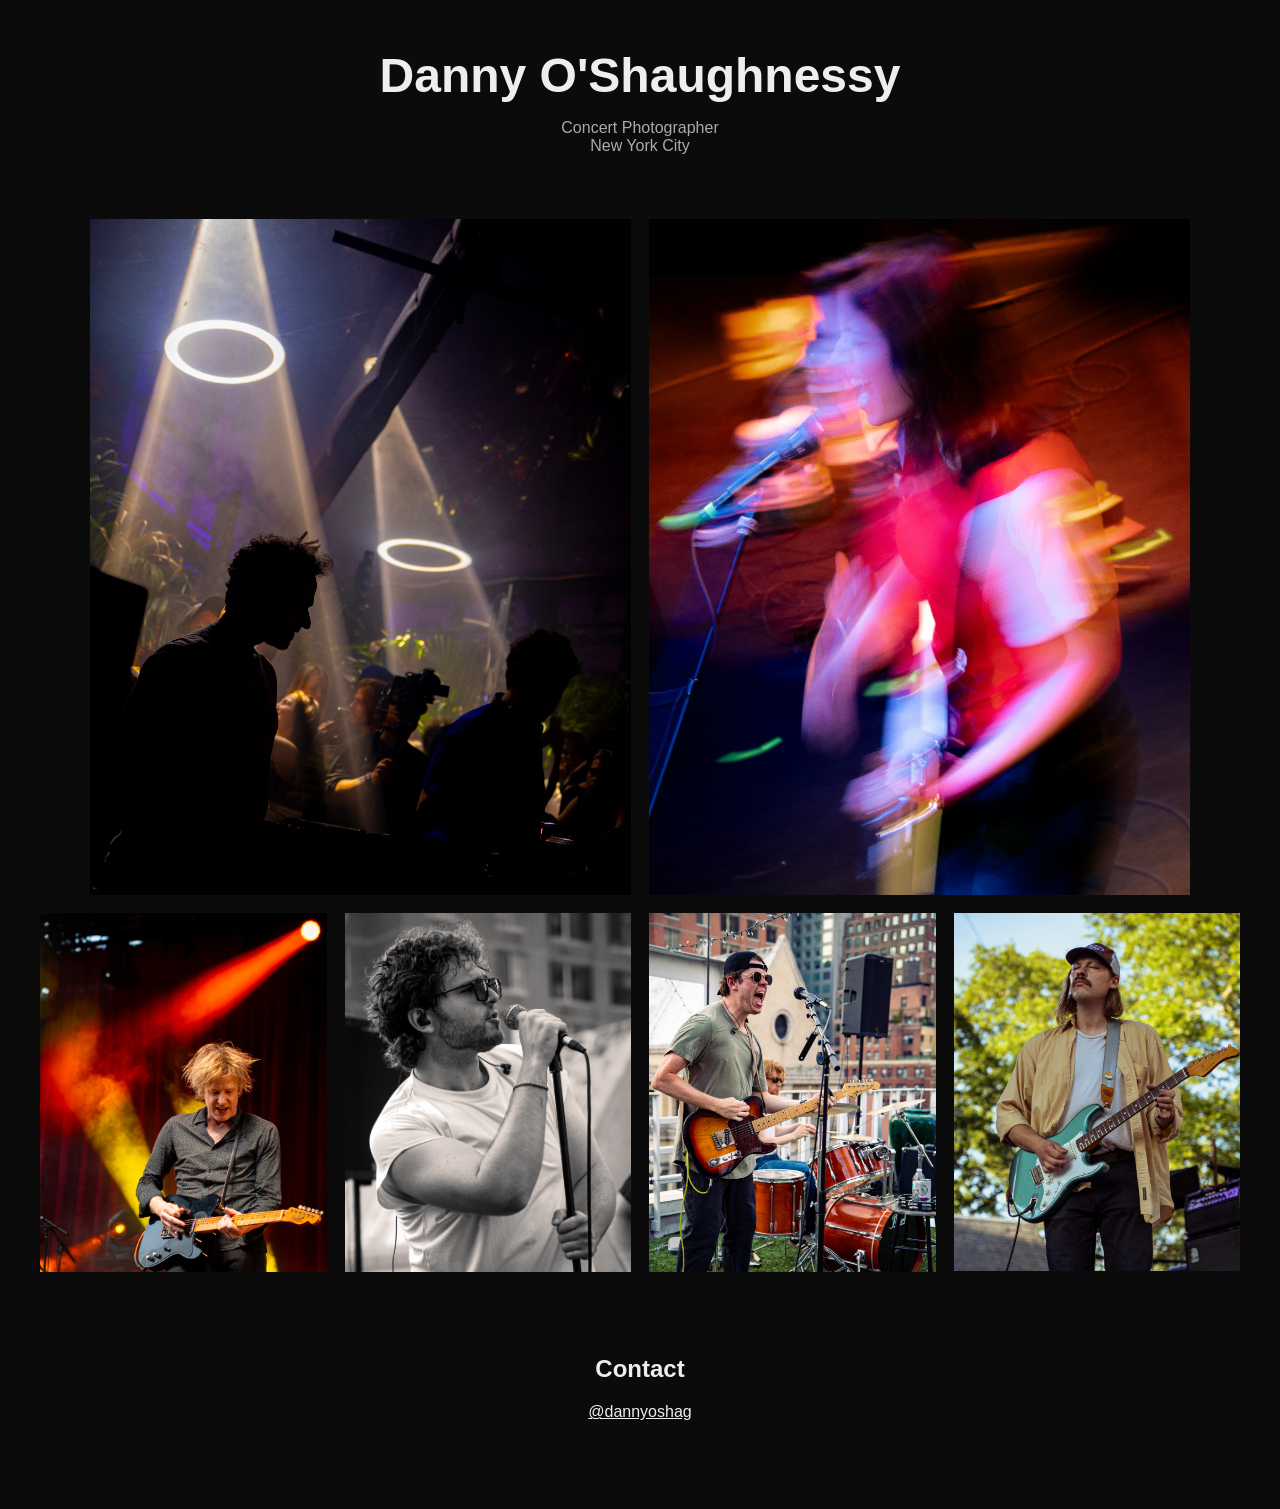
==== index.html @ bea96c32 "Update index.html" ====
<!doctype html>
<html lang="en">
<head>
    <meta charset="utf-8">
    <meta name="viewport" content="width=device-width, initial-scale=1">

    <title>Danny O'Shaughnessy</title>

    <link rel="stylesheet" href="styles.css">
    <link rel="icon" href="favicon.svg" type="image/svg+xml">

    <style>
        /* Homepage layout overrides */
        .hero-pair {
            display: grid;
            grid-template-columns: repeat(2, minmax(0, 1fr));
            gap: 18px;
            width: min(1100px, calc(100% - 48px));
            max-width: 1100px;
            margin: 0 auto 18px;
            padding: 0;
        }

        .hero-pair img {
            display: block;
            width: 100%;
            height: auto;
        }

        .gallery-row {
            display: grid;
            grid-template-columns: repeat(4, minmax(0, 1fr));
            gap: 18px;
            width: min(1200px, calc(100% - 48px));
            max-width: 1200px;
            margin: 0 auto;
            padding: 0;
        }

        .gallery-row img {
            display: block;
            width: 100%;
            height: auto;
        }

        .contact {
            width: 100%;
            max-width: none;
            margin: 0;
            padding: 64px 24px 72px;
            text-align: center;
            box-sizing: border-box;
        }

        .contact h2,
        .contact p {
            text-align: center;
            margin-left: auto;
            margin-right: auto;
        }

        .contact a {
            color: inherit;
        }

        @media (max-width: 800px) {
            .hero-pair {
                grid-template-columns: 1fr;
            }

            .gallery-row {
                grid-template-columns: repeat(2, minmax(0, 1fr));
            }
        }

        @media (max-width: 520px) {
            .gallery-row {
                grid-template-columns: 1fr;
            }
        }
    </style>
</head>

<body>
    <header>
        <h1>Danny O'Shaughnessy</h1>

        <p>
            Concert Photographer<br>
            New York City
        </p>
    </header>

    <main>
        <section class="hero-pair">
            <img
                src="images/photo-1.jpg"
                alt="Concert photograph by Danny O'Shaughnessy"
            >

            <img
                src="images/photo-2.jpg"
                alt="Concert photograph by Danny O'Shaughnessy"
            >
        </section>

        <section class="gallery-row">
            <img src="images/photo-3.jpg" alt="Concert photograph">
            <img src="images/photo-4.jpg" alt="Concert photograph">
            <img src="images/photo-5.jpg" alt="Concert photograph">
            <img src="images/photo-6.jpg" alt="Concert photograph">
        </section>

        <section class="contact">
            <h2>Contact</h2>

            <p>
                <a
                    href="https://instagram.com/dannyoshag"
                    target="_blank"
                    rel="noopener noreferrer"
                >
                    @dannyoshag
                </a>
            </p>
        </section>
    </main>
</body>
</html>
---- styles.css ----
body {
    margin: 0;
    background: #0b0b0b;
    color: #eee;
    font-family: Arial, sans-serif;
}

header {
    text-align: center;
    padding: 48px 24px;
}

h1 {
    margin: 0;
    font-size: 3rem;
}

header p {
    color: #aaa;
}

.hero {
    display: flex;
    justify-content: center;
    padding: 0 24px 48px;
}

.hero img {
    max-width: 520px;
    width: 100%;
    height: auto;
    display: block;
}

.grid {
    display: grid;
    grid-template-columns: repeat(2, minmax(0, 1fr));
    gap: 24px;
    max-width: 1000px;
    margin: 0 auto;
    padding: 24px;
}

.grid img {
    width: 100%;
    height: auto;
    display: block;
}

section {
    padding: 24px;
}

.contact {
    text-align: center;
    width: 100%;
    padding: 48px 24px 72px;
}

.contact a {
    color: inherit;
}

@media (max-width: 700px) {
    .grid {
        grid-template-columns: 1fr;
    }
}
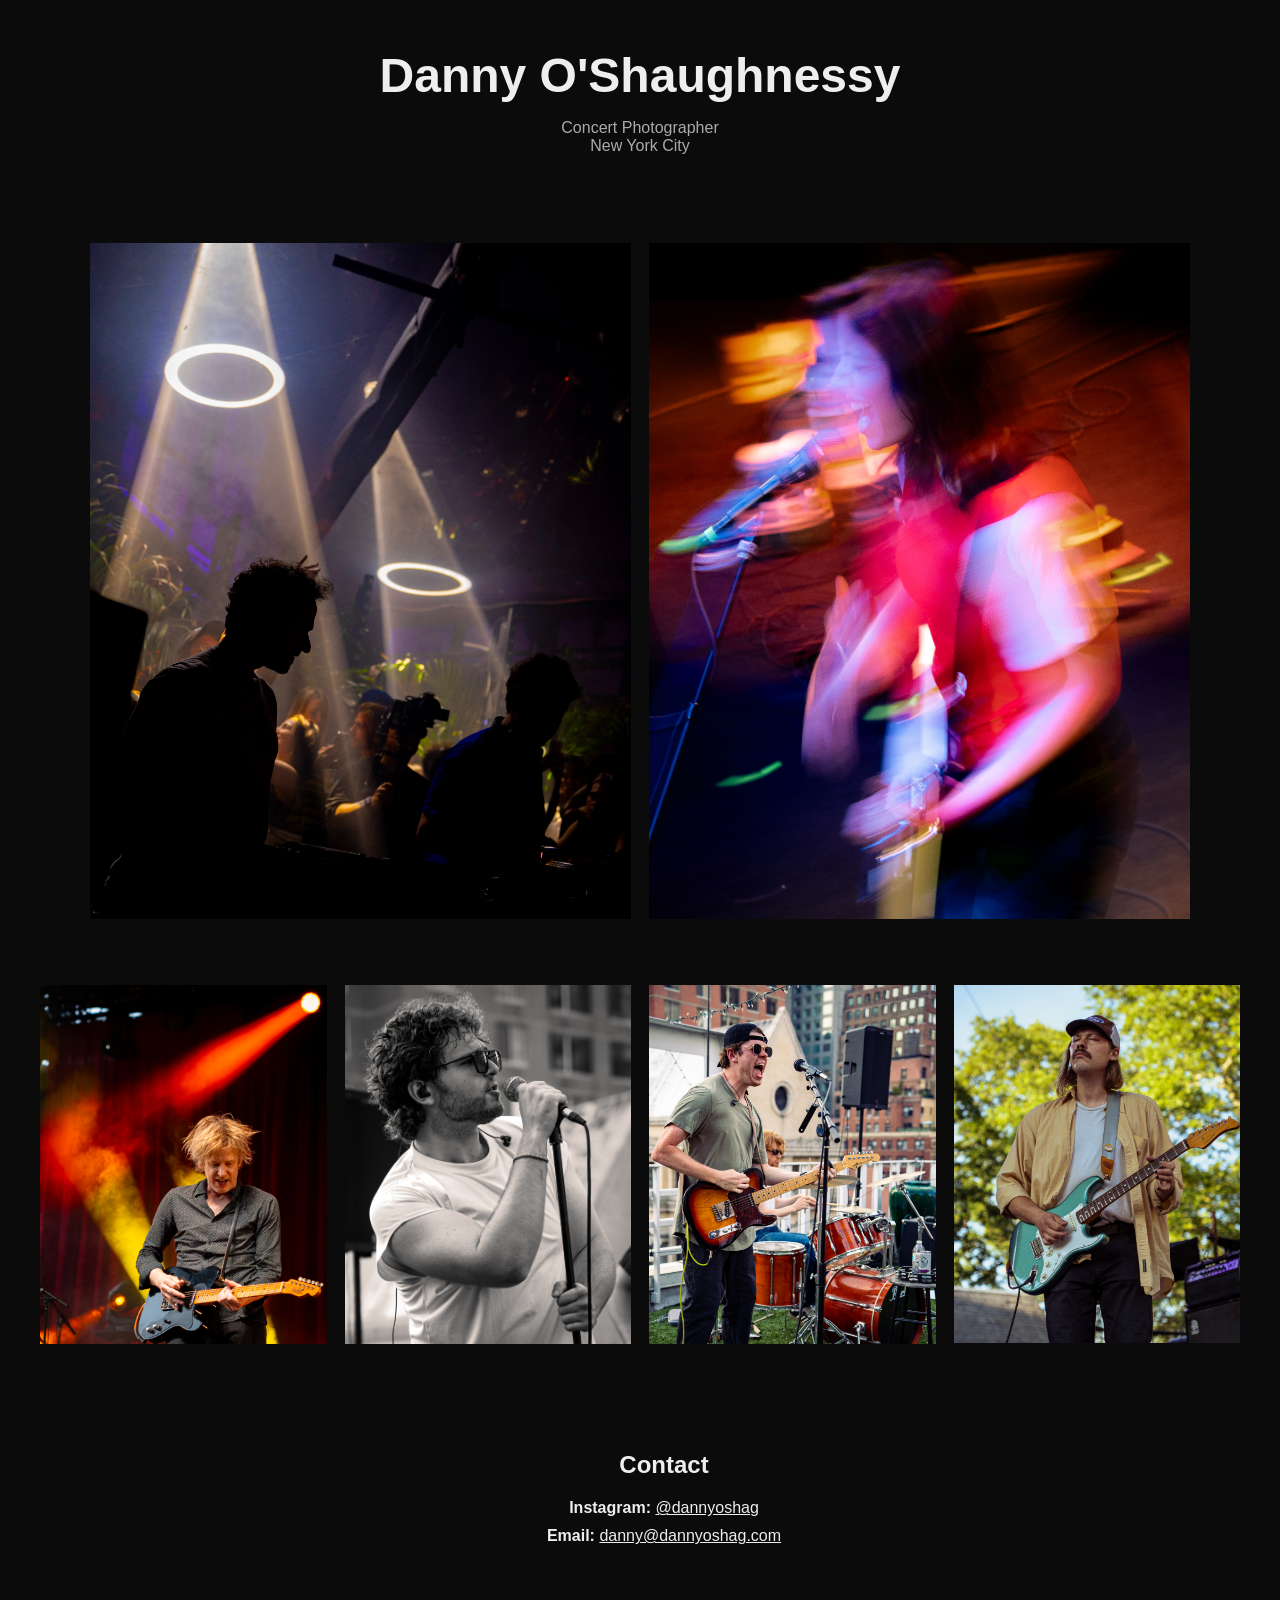
==== commit 6a3fe081: "Update index.html" ====
--- a/index.html
+++ b/index.html
@@ -10,7 +10,6 @@
     <link rel="icon" href="favicon.svg" type="image/svg+xml">
 
     <style>
-        /* Homepage layout overrides */
         .hero-pair {
             display: grid;
             grid-template-columns: repeat(2, minmax(0, 1fr));
@@ -18,10 +17,10 @@
             width: min(1100px, calc(100% - 48px));
             max-width: 1100px;
             margin: 0 auto 18px;
-            padding: 0;
         }
 
-        .hero-pair img {
+        .hero-pair img,
+        .gallery-row img {
             display: block;
             width: 100%;
             height: auto;
@@ -34,96 +33,70 @@
             width: min(1200px, calc(100% - 48px));
             max-width: 1200px;
             margin: 0 auto;
-            padding: 0;
-        }
-
-        .gallery-row img {
-            display: block;
-            width: 100%;
-            height: auto;
         }
 
         .contact {
             width: 100%;
-            max-width: none;
-            margin: 0;
             padding: 64px 24px 72px;
             text-align: center;
-            box-sizing: border-box;
         }
 
-        .contact h2,
         .contact p {
-            text-align: center;
-            margin-left: auto;
-            margin-right: auto;
+            margin: 10px 0;
         }
 
         .contact a {
             color: inherit;
+            text-decoration: underline;
         }
 
         @media (max-width: 800px) {
-            .hero-pair {
-                grid-template-columns: 1fr;
-            }
-
-            .gallery-row {
-                grid-template-columns: repeat(2, minmax(0, 1fr));
-            }
+            .hero-pair { grid-template-columns: 1fr; }
+            .gallery-row { grid-template-columns: repeat(2, minmax(0,1fr)); }
         }
 
         @media (max-width: 520px) {
-            .gallery-row {
-                grid-template-columns: 1fr;
-            }
+            .gallery-row { grid-template-columns: 1fr; }
         }
     </style>
 </head>
 
 <body>
-    <header>
-        <h1>Danny O'Shaughnessy</h1>
+<header>
+    <h1>Danny O'Shaughnessy</h1>
+    <p>Concert Photographer<br>New York City</p>
+</header>
+
+<main>
+    <section class="hero-pair">
+        <img src="images/photo-1.jpg" alt="Concert photograph by Danny O'Shaughnessy">
+        <img src="images/photo-2.jpg" alt="Concert photograph by Danny O'Shaughnessy">
+    </section>
+
+    <section class="gallery-row">
+        <img src="images/photo-3.jpg" alt="Concert photograph">
+        <img src="images/photo-4.jpg" alt="Concert photograph">
+        <img src="images/photo-5.jpg" alt="Concert photograph">
+        <img src="images/photo-6.jpg" alt="Concert photograph">
+    </section>
+
+    <section class="contact">
+        <h2>Contact</h2>
 
         <p>
-            Concert Photographer<br>
-            New York City
+            <strong>Instagram:</strong>
+            <a href="https://instagram.com/dannyoshag" target="_blank" rel="noopener noreferrer">
+                @dannyoshag
+            </a>
         </p>
-    </header>
 
-    <main>
-        <section class="hero-pair">
-            <img
-                src="images/photo-1.jpg"
-                alt="Concert photograph by Danny O'Shaughnessy"
-            >
-
-            <img
-                src="images/photo-2.jpg"
-                alt="Concert photograph by Danny O'Shaughnessy"
-            >
-        </section>
-
-        <section class="gallery-row">
-            <img src="images/photo-3.jpg" alt="Concert photograph">
-            <img src="images/photo-4.jpg" alt="Concert photograph">
-            <img src="images/photo-5.jpg" alt="Concert photograph">
-            <img src="images/photo-6.jpg" alt="Concert photograph">
-        </section>
-
-        <section class="contact">
-            <h2>Contact</h2>
-
-            <p>
-                <a
-                    href="https://instagram.com/dannyoshag"
-                    target="_blank"
-                    rel="noopener noreferrer"
-                >
-                    @dannyoshag
-                </a>
-            </p>
-        </section>
-    </main>
+        <p>
+            <strong>Email:</strong>
+            <a href="mailto:danny@dannyoshag.com">
+                danny@dannyoshag.com
+            </a>
+        </p>
+    </section>
+</main>
 </body>
 </html>
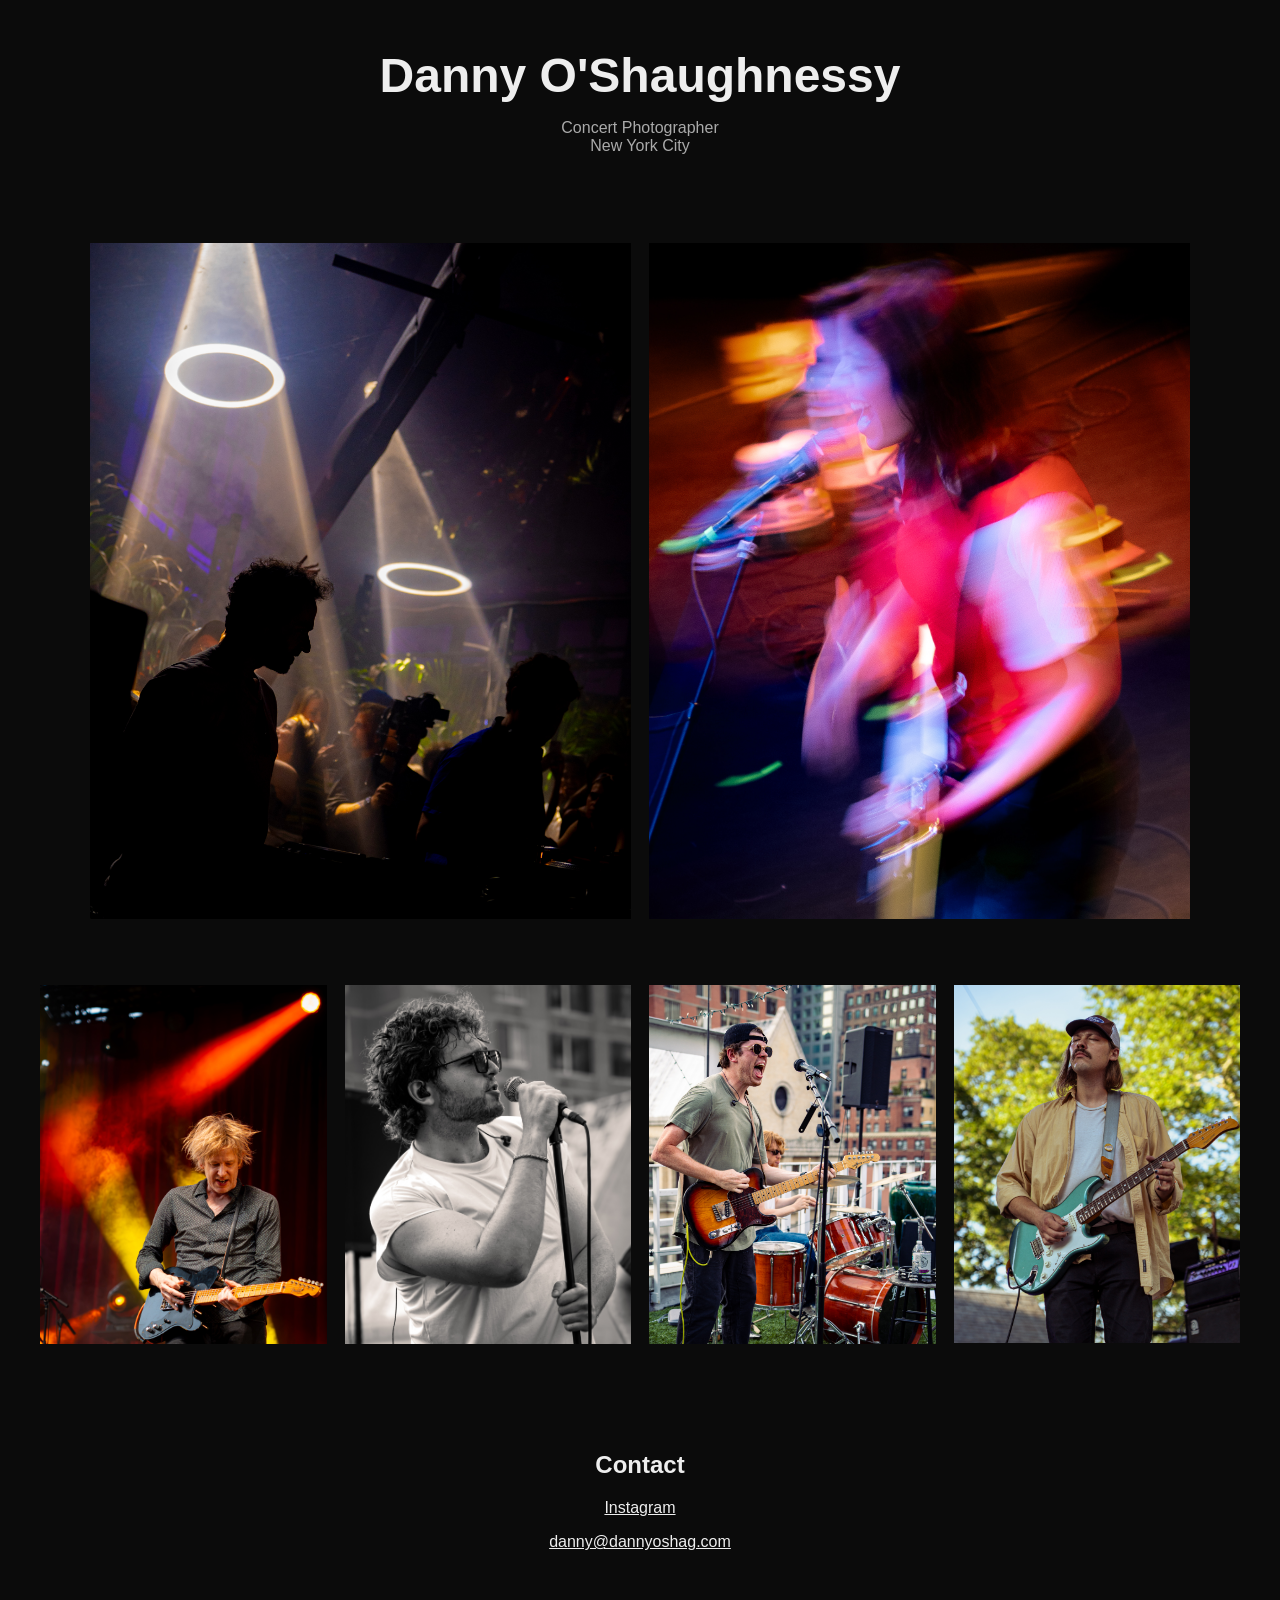
==== commit 6eba67fc: "Update index.html" ====
--- a/index.html
+++ b/index.html
@@ -10,93 +10,162 @@
     <link rel="icon" href="favicon.svg" type="image/svg+xml">
 
     <style>
+        * {
+            box-sizing: border-box;
+        }
+
+        html,
+        body {
+            width: 100%;
+            max-width: 100%;
+            margin: 0;
+            overflow-x: hidden;
+        }
+
+        header {
+            width: 100%;
+            padding-left: 24px;
+            padding-right: 24px;
+            text-align: center;
+        }
+
+        main {
+            width: 100%;
+        }
+
+        .hero-pair,
+        .gallery-row {
+            width: 100%;
+            margin-left: auto;
+            margin-right: auto;
+            padding-left: 24px;
+            padding-right: 24px;
+        }
+
         .hero-pair {
             display: grid;
             grid-template-columns: repeat(2, minmax(0, 1fr));
             gap: 18px;
-            width: min(1100px, calc(100% - 48px));
-            max-width: 1100px;
-            margin: 0 auto 18px;
+            max-width: 1148px;
+            margin-bottom: 18px;
+        }
+
+        .gallery-row {
+            display: grid;
+            grid-template-columns: repeat(4, minmax(0, 1fr));
+            gap: 18px;
+            max-width: 1248px;
         }
 
         .hero-pair img,
         .gallery-row img {
             display: block;
             width: 100%;
+            max-width: 100%;
             height: auto;
-        }
-
-        .gallery-row {
-            display: grid;
-            grid-template-columns: repeat(4, minmax(0, 1fr));
-            gap: 18px;
-            width: min(1200px, calc(100% - 48px));
-            max-width: 1200px;
             margin: 0 auto;
         }
 
         .contact {
             width: 100%;
+            max-width: none;
+            margin: 0;
             padding: 64px 24px 72px;
             text-align: center;
         }
 
+        .contact h2,
         .contact p {
-            margin: 10px 0;
+            width: 100%;
+            margin-left: auto;
+            margin-right: auto;
+            text-align: center;
         }
 
         .contact a {
             color: inherit;
-            text-decoration: underline;
+            overflow-wrap: anywhere;
         }
 
         @media (max-width: 800px) {
-            .hero-pair { grid-template-columns: 1fr; }
-            .gallery-row { grid-template-columns: repeat(2, minmax(0,1fr)); }
-        }
+            header {
+                padding-top: 36px;
+                padding-bottom: 32px;
+            }
 
-        @media (max-width: 520px) {
-            .gallery-row { grid-template-columns: 1fr; }
+            header h1 {
+                font-size: clamp(2rem, 10vw, 3rem);
+            }
+
+            .hero-pair,
+            .gallery-row {
+                grid-template-columns: 1fr;
+                gap: 16px;
+                max-width: 560px;
+                padding-left: 16px;
+                padding-right: 16px;
+            }
+
+            .hero-pair {
+                margin-bottom: 16px;
+            }
+
+            .contact {
+                padding: 48px 16px 64px;
+            }
         }
     </style>
 </head>
 
 <body>
-<header>
-    <h1>Danny O'Shaughnessy</h1>
-    <p>Concert Photographer<br>New York City</p>
-</header>
-
-<main>
-    <section class="hero-pair">
-        <img src="images/photo-1.jpg" alt="Concert photograph by Danny O'Shaughnessy">
-        <img src="images/photo-2.jpg" alt="Concert photograph by Danny O'Shaughnessy">
-    </section>
-
-    <section class="gallery-row">
-        <img src="images/photo-3.jpg" alt="Concert photograph">
-        <img src="images/photo-4.jpg" alt="Concert photograph">
-        <img src="images/photo-5.jpg" alt="Concert photograph">
-        <img src="images/photo-6.jpg" alt="Concert photograph">
-    </section>
-
-    <section class="contact">
-        <h2>Contact</h2>
+    <header>
+        <h1>Danny O'Shaughnessy</h1>
 
         <p>
-            <strong>Instagram:</strong>
-            <a href="https://instagram.com/dannyoshag" target="_blank" rel="noopener noreferrer">
-                @dannyoshag
-            </a>
+            Concert Photographer<br>
+            New York City
         </p>
+    </header>
 
-        <p>
-            <strong>Email:</strong>
-            <a href="mailto:danny@dannyoshag.com">
-                danny@dannyoshag.com
-            </a>
-        </p>
-    </section>
-</main>
+    <main>
+        <section class="hero-pair">
+            <img
+                src="images/photo-1.jpg"
+                alt="Concert photograph by Danny O'Shaughnessy"
+            >
+
+            <img
+                src="images/photo-2.jpg"
+                alt="Concert photograph by Danny O'Shaughnessy"
+            >
+        </section>
+
+        <section class="gallery-row">
+            <img src="images/photo-3.jpg" alt="Concert photograph by Danny O'Shaughnessy">
+            <img src="images/photo-4.jpg" alt="Concert photograph by Danny O'Shaughnessy">
+            <img src="images/photo-5.jpg" alt="Concert photograph by Danny O'Shaughnessy">
+            <img src="images/photo-6.jpg" alt="Concert photograph by Danny O'Shaughnessy">
+        </section>
+
+        <section class="contact">
+            <h2>Contact</h2>
+
+            <p>
+                <a
+                    href="https://instagram.com/dannyoshag"
+                    target="_blank"
+                    rel="noopener noreferrer"
+                >
+                    Instagram
+                </a>
+            </p>
+
+            <p>
+                <a href="mailto:danny@dannyoshag.com">
+                    danny@dannyoshag.com
+                </a>
+            </p>
+        </section>
+    </main>
 </body>
 </html>
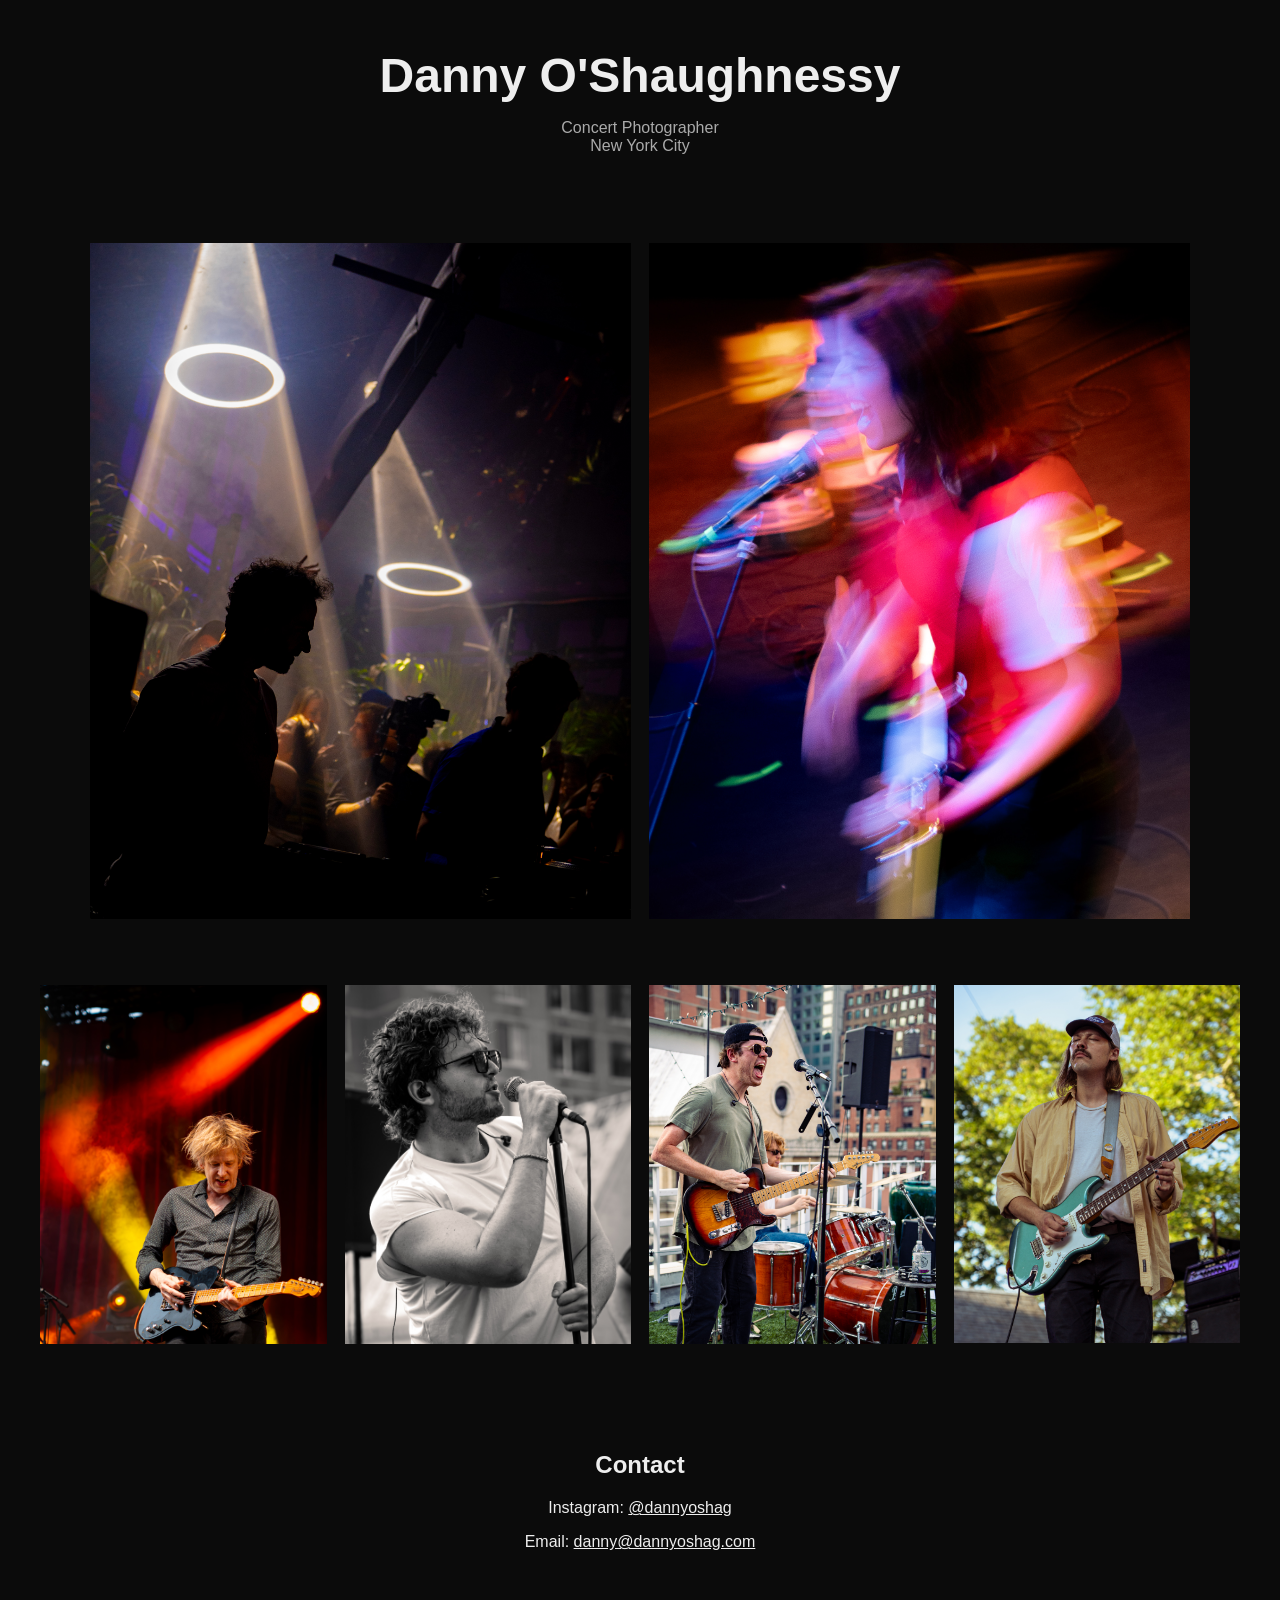
==== commit 17439caf: "Update index.html" ====
--- a/index.html
+++ b/index.html
@@ -148,24 +148,26 @@
         </section>
 
         <section class="contact">
-            <h2>Contact</h2>
+    <h2>Contact</h2>
 
-            <p>
-                <a
-                    href="https://instagram.com/dannyoshag"
-                    target="_blank"
-                    rel="noopener noreferrer"
-                >
-                    Instagram
-                </a>
-            </p>
+    <p>
+        Instagram:
+        <a
+            href="https://instagram.com/dannyoshag"
+            target="_blank"
+            rel="noopener noreferrer"
+        >
+            @dannyoshag
+        </a>
+    </p>
 
-            <p>
-                <a href="mailto:danny@dannyoshag.com">
-                    danny@dannyoshag.com
-                </a>
-            </p>
-        </section>
+    <p>
+        Email:
+        <a href="mailto:danny@dannyoshag.com">
+            danny@dannyoshag.com
+        </a>
+    </p>
+</section>
     </main>
 </body>
 </html>
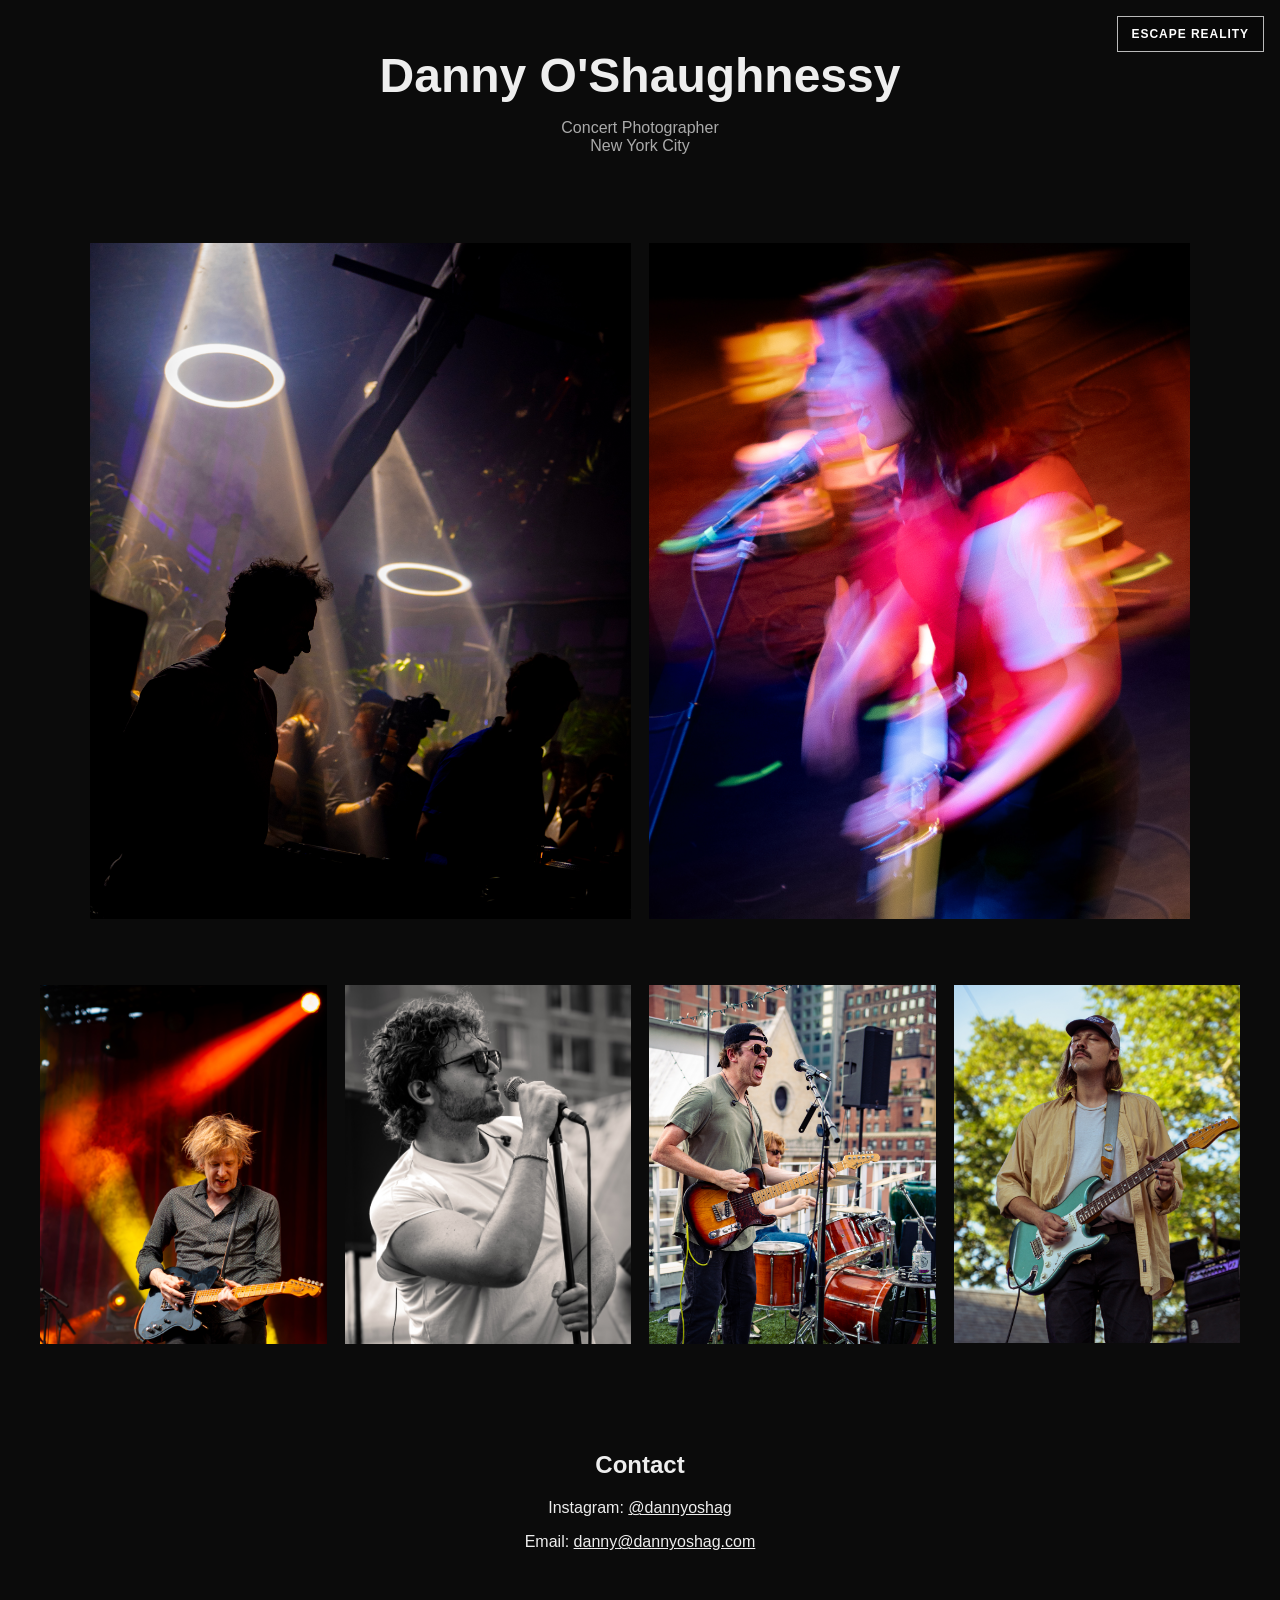
==== commit 6df7ef08: "Add files via upload" ====
--- a/index.html
+++ b/index.html
@@ -1,15 +1,13 @@
-<!doctype html>
+<!DOCTYPE html>
+
 <html lang="en">
 <head>
-    <meta charset="utf-8">
-    <meta name="viewport" content="width=device-width, initial-scale=1">
-
-    <title>Danny O'Shaughnessy</title>
-
-    <link rel="stylesheet" href="styles.css">
-    <link rel="icon" href="favicon.svg" type="image/svg+xml">
-
-    <style>
+<meta charset="utf-8"/>
+<meta content="width=device-width, initial-scale=1" name="viewport"/>
+<title>Danny O'Shaughnessy</title>
+<link href="styles.css" rel="stylesheet"/>
+<link href="favicon.svg" rel="icon" type="image/svg+xml"/>
+<style>
         * {
             box-sizing: border-box;
         }
@@ -114,60 +112,60 @@
                 padding: 48px 16px 64px;
             }
         }
-    </style>
+    
+.back-home{
+position:fixed;
+top:12px;
+right:12px;
+padding:8px 12px;
+background:rgba(0,0,0,.65);
+color:#fff;
+text-decoration:none;
+border:1px solid rgba(255,255,255,.25);
+border-radius:999px;
+font:600 12px Arial,sans-serif;
+backdrop-filter:blur(6px);
+z-index:9999;
+}
+.back-home:hover{background:rgba(255,255,255,.12);}
+
+</style>
 </head>
+<body><a class="mode-switch escape-reality" href="psychedelic.html">Escape Reality</a>
 
-<body>
-    <header>
-        <h1>Danny O'Shaughnessy</h1>
-
-        <p>
-            Concert Photographer<br>
+<header>
+<h1>Danny O'Shaughnessy</h1>
+<p>
+            Concert Photographer<br/>
             New York City
         </p>
-    </header>
-
-    <main>
-        <section class="hero-pair">
-            <img
-                src="images/photo-1.jpg"
-                alt="Concert photograph by Danny O'Shaughnessy"
-            >
-
-            <img
-                src="images/photo-2.jpg"
-                alt="Concert photograph by Danny O'Shaughnessy"
-            >
-        </section>
-
-        <section class="gallery-row">
-            <img src="images/photo-3.jpg" alt="Concert photograph by Danny O'Shaughnessy">
-            <img src="images/photo-4.jpg" alt="Concert photograph by Danny O'Shaughnessy">
-            <img src="images/photo-5.jpg" alt="Concert photograph by Danny O'Shaughnessy">
-            <img src="images/photo-6.jpg" alt="Concert photograph by Danny O'Shaughnessy">
-        </section>
-
-        <section class="contact">
-    <h2>Contact</h2>
-
-    <p>
+</header>
+<main>
+<section class="hero-pair">
+<img alt="Concert photograph by Danny O'Shaughnessy" src="images/photo-1.jpg"/>
+<img alt="Concert photograph by Danny O'Shaughnessy" src="images/photo-2.jpg"/>
+</section>
+<section class="gallery-row">
+<img alt="Concert photograph by Danny O'Shaughnessy" src="images/photo-3.jpg"/>
+<img alt="Concert photograph by Danny O'Shaughnessy" src="images/photo-4.jpg"/>
+<img alt="Concert photograph by Danny O'Shaughnessy" src="images/photo-5.jpg"/>
+<img alt="Concert photograph by Danny O'Shaughnessy" src="images/photo-6.jpg"/>
+</section>
+<section class="contact">
+<h2>Contact</h2>
+<p>
         Instagram:
-        <a
-            href="https://instagram.com/dannyoshag"
-            target="_blank"
-            rel="noopener noreferrer"
-        >
+        <a href="https://instagram.com/dannyoshag" rel="noopener noreferrer" target="_blank">
             @dannyoshag
         </a>
-    </p>
-
-    <p>
+</p>
+<p>
         Email:
         <a href="mailto:danny@dannyoshag.com">
             danny@dannyoshag.com
         </a>
-    </p>
+</p>
 </section>
-    </main>
+</main>
 </body>
 </html>
--- a/styles.css
+++ b/styles.css
@@ -66,3 +66,52 @@
         grid-template-columns: 1fr;
     }
 }
+
+
+/* Version 16 mode-switch buttons */
+.mode-switch {
+    position: fixed;
+    top: 16px;
+    right: 16px;
+    z-index: 10000;
+    display: inline-block;
+    padding: 10px 14px;
+    border: 1px solid rgba(255, 255, 255, 0.72);
+    background: rgba(8, 8, 8, 0.78);
+    color: #ffffff;
+    font-size: 12px;
+    font-weight: 700;
+    letter-spacing: 0.08em;
+    text-decoration: none;
+    text-transform: uppercase;
+    backdrop-filter: blur(8px);
+    -webkit-backdrop-filter: blur(8px);
+}
+
+.mode-switch:hover,
+.mode-switch:focus-visible {
+    background: rgba(255, 255, 255, 0.92);
+    color: #0b0b0b;
+}
+
+@media (max-width: 700px) {
+    .mode-switch {
+        top: 10px;
+        right: 10px;
+        padding: 9px 11px;
+        font-size: 11px;
+    }
+}
+
+
+/* V16.1: guarantee only the current mode-switch button is visible */
+.mode-link,
+.psy-badge {
+    display: none !important;
+}
+
+.mode-switch::before,
+.mode-switch::after {
+    content: none !important;
+    display: none !important;
+}
